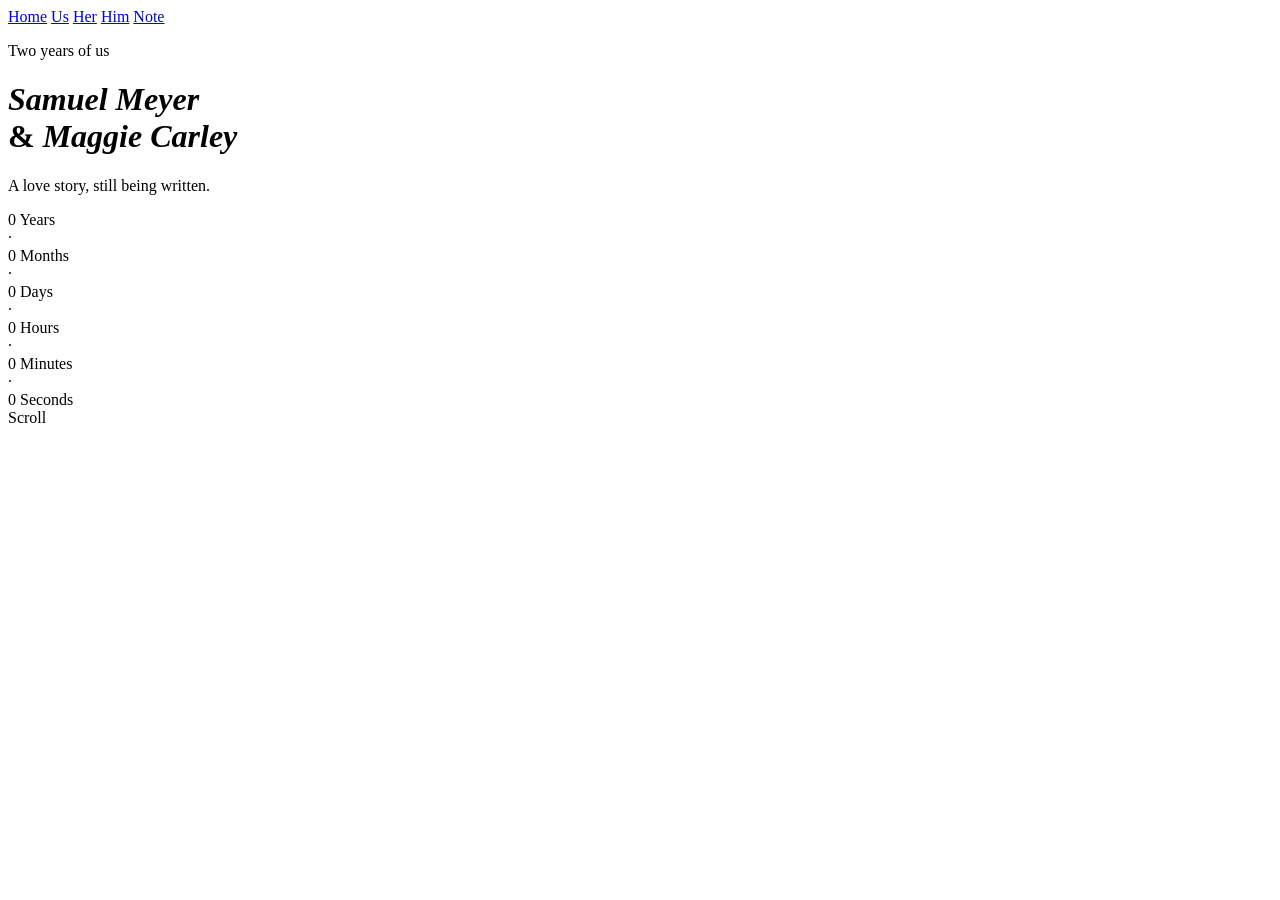
==== anniversary.html @ 01f5de32 "started the project" ====
<!DOCTYPE html>
<html lang="en">
    <head>
        <meta charset="UTF-8">
        <meta name="viewport" content="width=device-width, initial-scale=1.0">
        <title>Our Story</title>
        <link href="https://fonts.googleapis.com/css2?family=Cormorant+Garamond:ital,wght@0,300;0,400;0,600;1,300;1,400&family=Jost:wght@300;400;500&display=swap" rel="stylesheet">
        <link rel="stylesheet" href="anniversary.css">
    </head>
    <body>

        <nav>
            <a href="#home">Home</a>
            <a href="#us">Us</a>
            <a href="#her">Her</a>
            <a href="#him">Him</a>
            <a href="#note">Note</a>
        </nav>


        <div class="hero" id="home">
            <div class="petal" style="left:10%; animation-duration:8s;  animation-delay:0s;"></div>
            <div class="petal" style="left:25%; animation-duration:11s; animation-delay:2s;"></div>
            <div class="petal" style="left:55%; animation-duration:9s;  animation-delay:1s;"></div>
            <div class="petal" style="left:70%; animation-duration:13s; animation-delay:4s;"></div>
            <div class="petal" style="left:85%; animation-duration:10s; animation-delay:3s;"></div>
            <div class="petal" style="left:40%; animation-duration:7s;  animation-delay:5s;"></div>

            <p class="hero-eyebrow">Two years of us</p>
            <h1><em>Samuel Meyer</em><br>&amp; <em>Maggie Carley</em></h1>
            <p class="hero-subtitle">A love story, still being written.</p>

            <div class="timer-wrap">
                <div class="timer-unit">
                  <span class="timer-num" id="t-years">0</span>
                  <span class="timer-label">Years</span>
                </div>
                <span class="timer-sep">·</span>
                <div class="timer-unit">
                  <span class="timer-num" id="t-months">0</span>
                  <span class="timer-label">Months</span>
                </div>
                <span class="timer-sep">·</span>
                <div class="timer-unit">
                  <span class="timer-num" id="t-days">0</span>
                  <span class="timer-label">Days</span>
                </div>
                <span class="timer-sep">·</span>
                <div class="timer-unit">
                  <span class="timer-num" id="t-hours">0</span>
                  <span class="timer-label">Hours</span>
                </div>
                <span class="timer-sep">·</span>
                <div class="timer-unit">
                  <span class="timer-num" id="t-mins">0</span>
                  <span class="timer-label">Minutes</span>
                </div>
                <span class="timer-sep">·</span>
                <div class="timer-unit">
                  <span class="timer-num" id="t-secs">0</span>
                  <span class="timer-label">Seconds</span>
                </div>
              </div>
           
              <div class="scroll-hint">
                <span>Scroll</span>
                <div class="scroll-arrow"></div>
              </div>
            </div>

            <div class="section-divider"></div>

        </div>

        
    </body>
</html>
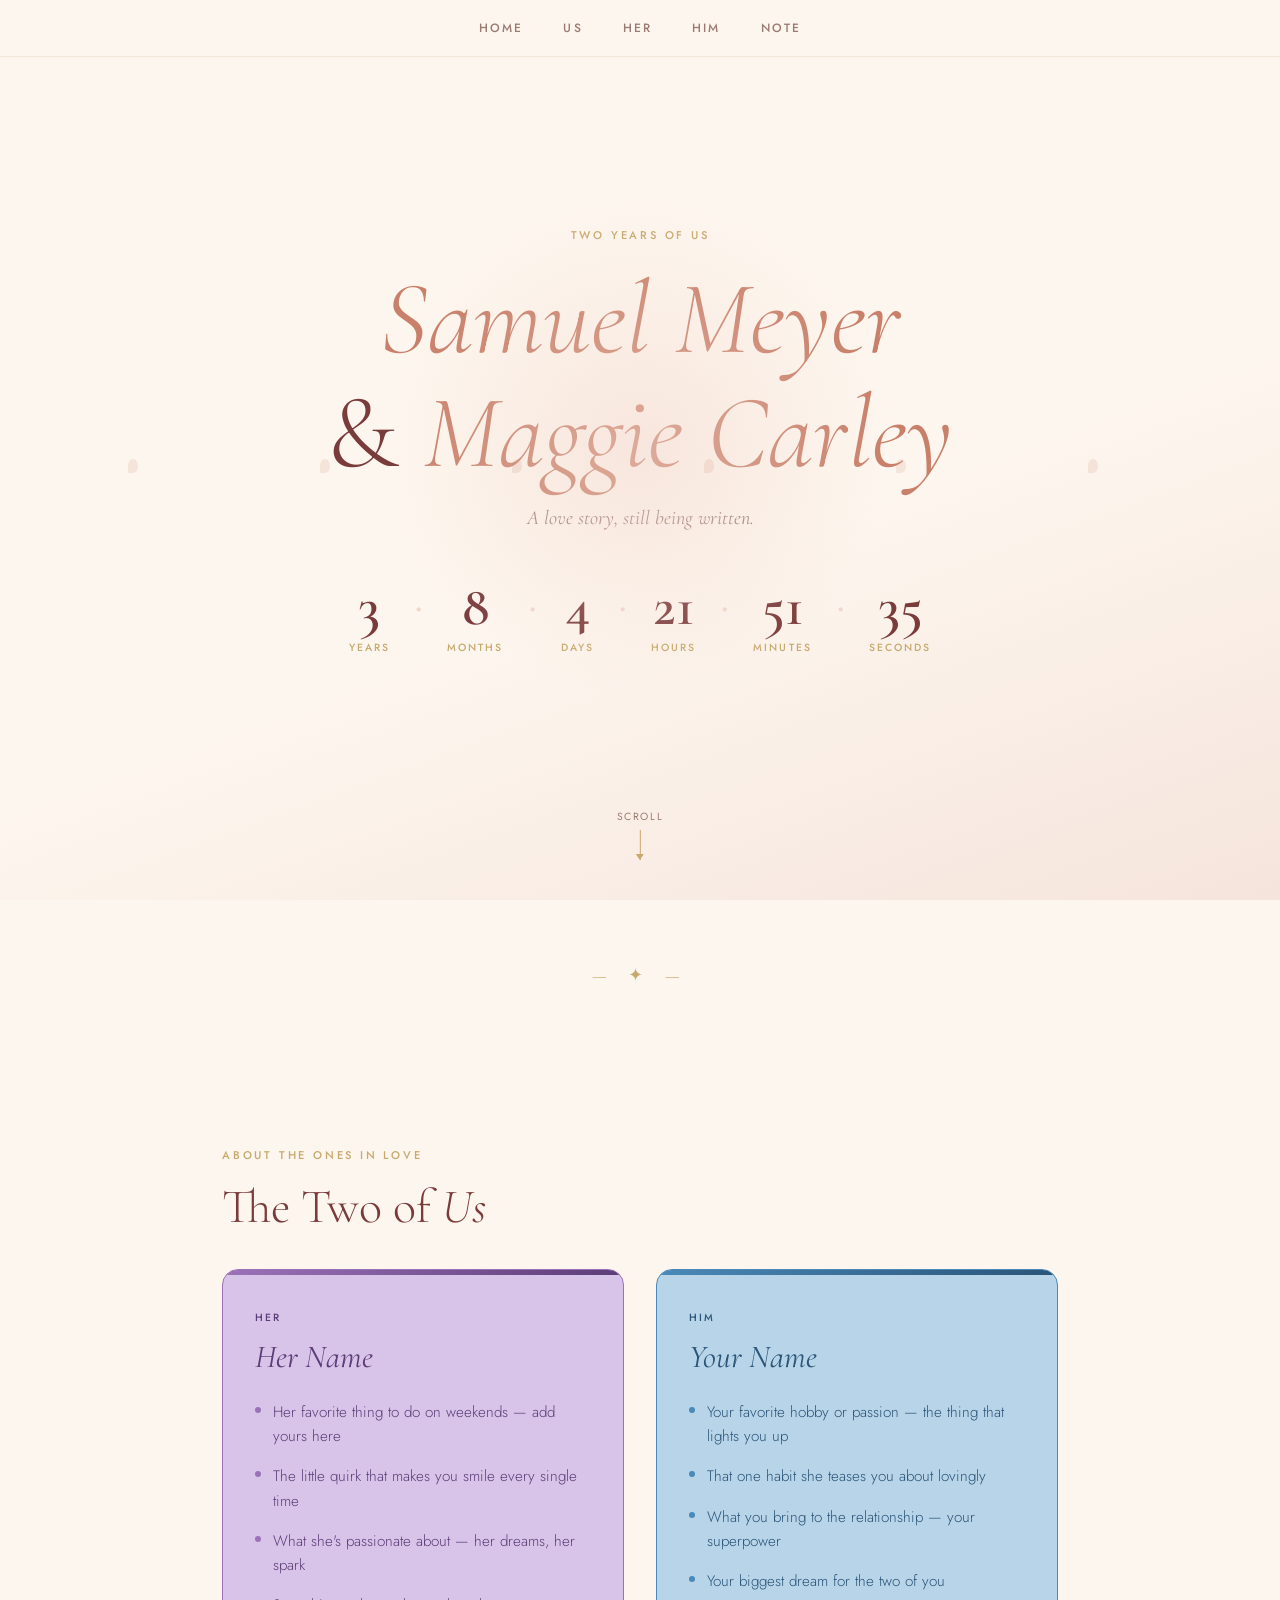
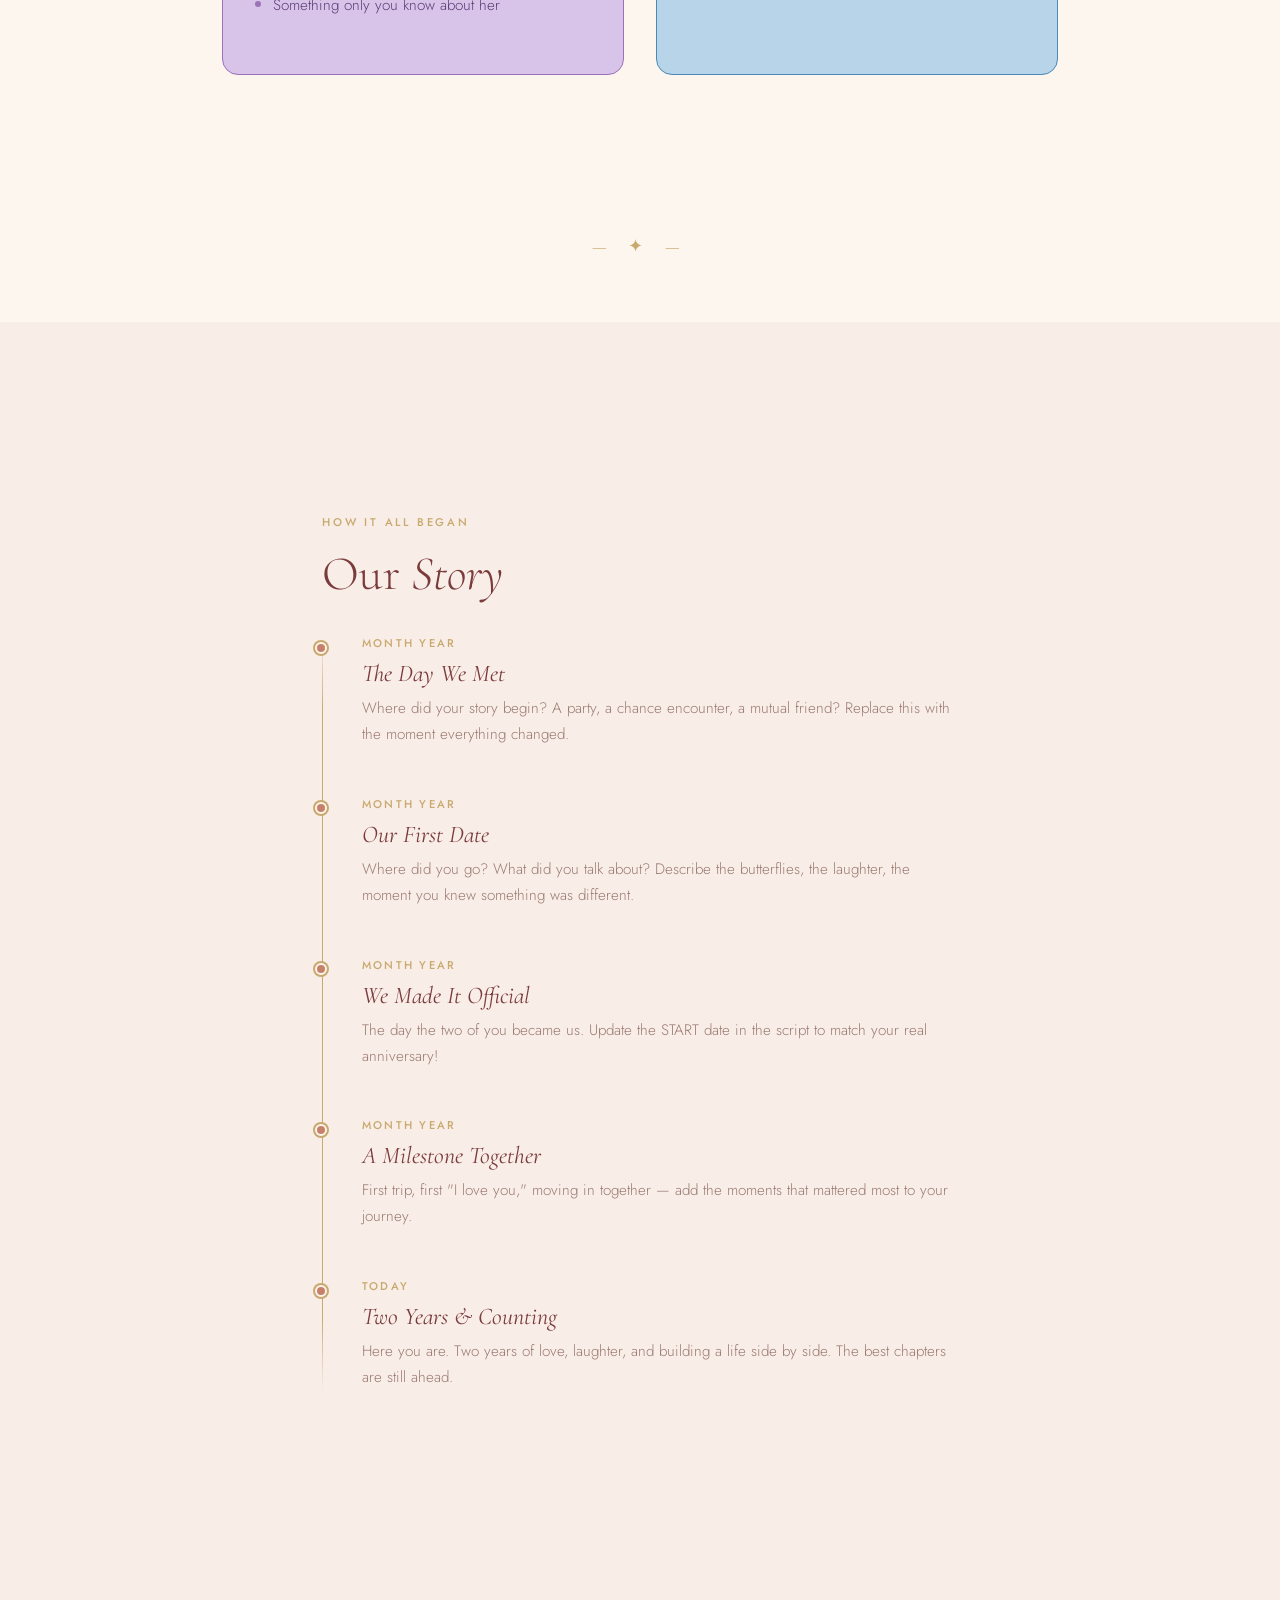
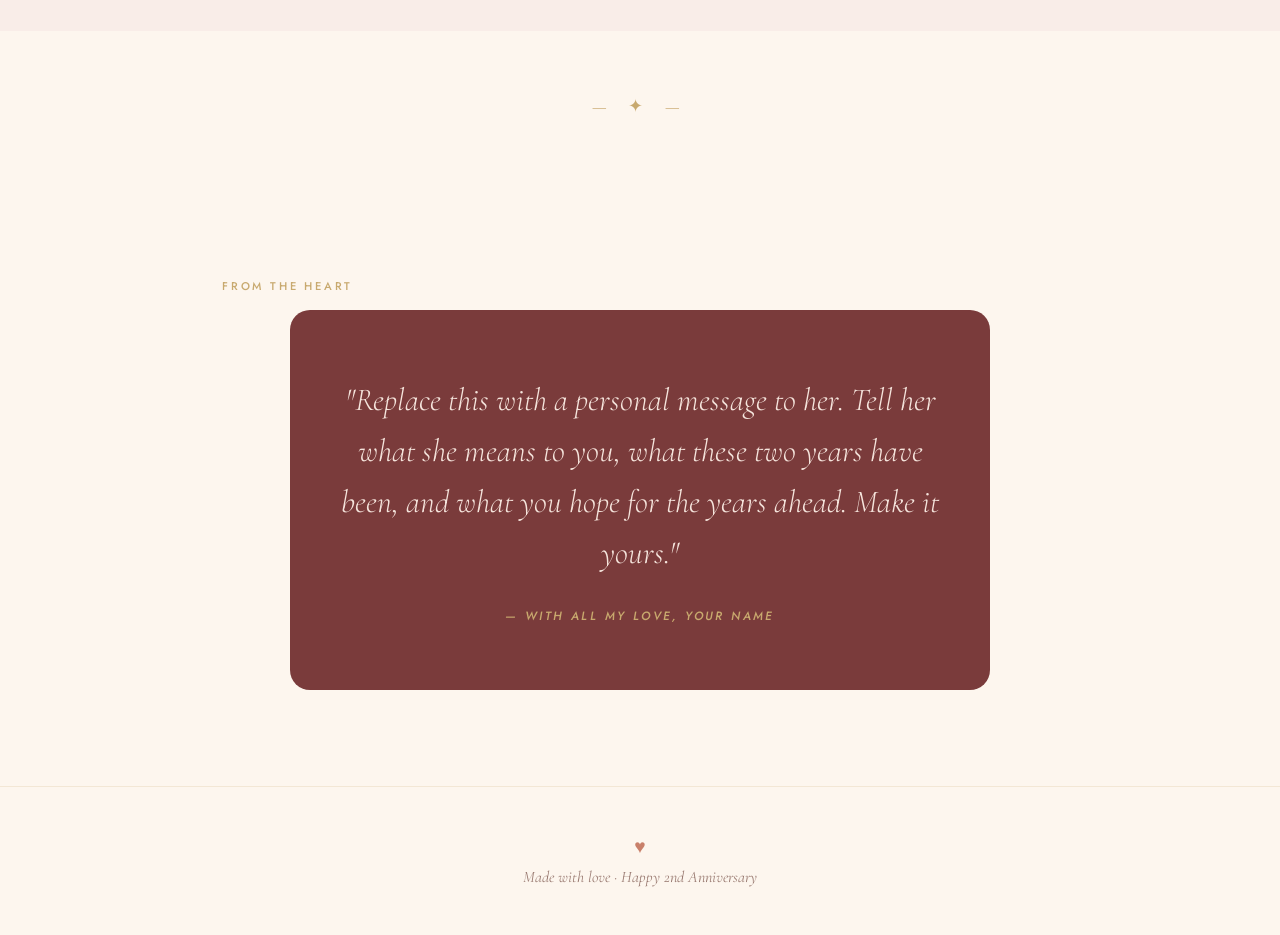
==== commit 2aa64c1e: "implemented now adding in details" ====
--- a/anniversary.html
+++ b/anniversary.html
@@ -72,6 +72,98 @@
 
         </div>
 
-        
+
+        <section id="about">
+            <p class="section-label">About the ones in love</p>
+            <h2 class="section-title">The Two of <em>Us</em></h2>
+            <div class="about-grid">
+ 
+            <div class="about-card hers">
+                <p class="card-tag">Her</p>
+                <p class="card-name">Her Name</p>
+                <div class="card-fact"><div class="fact-dot"></div><p>Her favorite thing to do on weekends — add yours here</p></div>
+                <div class="card-fact"><div class="fact-dot"></div><p>The little quirk that makes you smile every single time</p></div>
+                <div class="card-fact"><div class="fact-dot"></div><p>What she's passionate about — her dreams, her spark</p></div>
+                <div class="card-fact"><div class="fact-dot"></div><p>Something only you know about her</p></div>
+            </div>
+ 
+            <div class="about-card his">
+                <p class="card-tag">Him</p>
+                <p class="card-name">Your Name</p>
+                <div class="card-fact"><div class="fact-dot"></div><p>Your favorite hobby or passion — the thing that lights you up</p></div>
+                <div class="card-fact"><div class="fact-dot"></div><p>That one habit she teases you about lovingly</p></div>
+                <div class="card-fact"><div class="fact-dot"></div><p>What you bring to the relationship — your superpower</p></div>
+                <div class="card-fact"><div class="fact-dot"></div><p>Your biggest dream for the two of you</p></div>
+            </div>
+        </section>
+
+        <div class="section-divider"></div>
+
+
+        <div class="alt-bg" id="story">
+            <section style="max-width:700px;">
+              <p class="section-label">How it all began</p>
+              <h2 class="section-title">Our <em>Story</em></h2>
+         
+              <div class="timeline">
+         
+                <div class="timeline-item">
+                  <div class="timeline-dot"></div>
+                  <p class="timeline-date">Month Year</p>
+                  <h3 class="timeline-heading">The Day We Met</h3>
+                  <p class="timeline-body">Where did your story begin? A party, a chance encounter, a mutual friend? Replace this with the moment everything changed.</p>
+                </div>
+         
+                <div class="timeline-item">
+                  <div class="timeline-dot"></div>
+                  <p class="timeline-date">Month Year</p>
+                  <h3 class="timeline-heading">Our First Date</h3>
+                  <p class="timeline-body">Where did you go? What did you talk about? Describe the butterflies, the laughter, the moment you knew something was different.</p>
+                </div>
+         
+                <div class="timeline-item">
+                  <div class="timeline-dot"></div>
+                  <p class="timeline-date">Month Year</p>
+                  <h3 class="timeline-heading">We Made It Official</h3>
+                  <p class="timeline-body">The day the two of you became us. Update the START date in the script to match your real anniversary!</p>
+                </div>
+         
+                <div class="timeline-item">
+                  <div class="timeline-dot"></div>
+                  <p class="timeline-date">Month Year</p>
+                  <h3 class="timeline-heading">A Milestone Together</h3>
+                  <p class="timeline-body">First trip, first "I love you," moving in together — add the moments that mattered most to your journey.</p>
+                </div>
+         
+                <div class="timeline-item">
+                  <div class="timeline-dot"></div>
+                  <p class="timeline-date">Today</p>
+                  <h3 class="timeline-heading">Two Years &amp; Counting</h3>
+                  <p class="timeline-body">Here you are. Two years of love, laughter, and building a life side by side. The best chapters are still ahead.</p>
+                </div>
+         
+              </div>
+            </section>
+          </div>
+         
+          <div class="section-divider"></div>
+
+          <section id="note" class="love-note-section">
+            <p class="section-label center">From the heart</p>
+            <div class="love-note">
+              <blockquote>
+                "Replace this with a personal message to her. Tell her what she means to you, what these two years have been, and what you hope for the years ahead. Make it yours."
+              </blockquote>
+              <cite>— With all my love, Your Name</cite>
+            </div>
+          </section>
+         
+          <footer>
+            <p class="hearts">♥</p>
+            <p>Made with love · Happy 2nd Anniversary</p>
+          </footer>
+         
+          <script src="anniversary.js"></script>
+          
     </body>
 </html>
--- a/anniversary.css
+++ b/anniversary.css
@@ -0,0 +1,469 @@
+*, *::before, *::after { margin: 0; padding: 0; box-sizing: border-box; }
+
+:root {
+  --cream: #fdf6ee;
+  --blush: #f2d6cc;
+  --rose: #c9806a;
+  --burgundy: #7a3b3b;
+  --warm-brown: #3d2b1f;
+  --gold: #c8a96e;
+  --light-rose: #f9ede8;
+  --muted: #9a7b72;
+
+  /* =============================================
+     FAVORITE COLORS — change these to customize!
+     ============================================= */
+  --her-color-light: #d8c4e8;   /* Her favorite color (light tint) */
+  --her-color-mid:   #9b72b8;   /* Her favorite color (mid tone)   */
+  --her-color-dark:  #5c3d78;   /* Her favorite color (dark shade)  */
+
+  --his-color-light: #b8d4e8;   /* His favorite color (light tint) */
+  --his-color-mid:   #4a89b8;   /* His favorite color (mid tone)   */
+  --his-color-dark:  #2a5478;   /* His favorite color (dark shade)  */
+}
+
+html { scroll-behavior: smooth; }
+
+body {
+  font-family: 'Jost', sans-serif;
+  background: var(--cream);
+  color: var(--warm-brown);
+  overflow-x: hidden;
+}
+
+/* =============================================
+   NAV
+   ============================================= */
+nav {
+  position: fixed;
+  top: 0; left: 0; right: 0;
+  z-index: 100;
+  display: flex;
+  justify-content: center;
+  gap: 2.5rem;
+  padding: 1.2rem 2rem;
+  background: rgba(253,246,238,0.88);
+  backdrop-filter: blur(8px);
+  border-bottom: 1px solid rgba(200,169,110,0.2);
+}
+
+nav a {
+  font-family: 'Jost', sans-serif;
+  font-size: 0.75rem;
+  font-weight: 500;
+  letter-spacing: 0.18em;
+  text-transform: uppercase;
+  color: var(--muted);
+  text-decoration: none;
+  transition: color 0.3s;
+}
+
+nav a:hover { color: var(--rose); }
+
+/* =============================================
+   HERO
+   ============================================= */
+.hero {
+  min-height: 100vh;
+  display: flex;
+  flex-direction: column;
+  align-items: center;
+  justify-content: center;
+  text-align: center;
+  padding: 6rem 2rem 4rem;
+  position: relative;
+  background: linear-gradient(160deg, #fdf6ee 60%, #f5e4dc 100%);
+  overflow: hidden;
+}
+
+.hero::before {
+  content: '';
+  position: absolute;
+  width: 500px; height: 500px;
+  border-radius: 50%;
+  background: radial-gradient(circle, rgba(242,214,204,0.5) 0%, transparent 70%);
+  top: 50%; left: 50%;
+  transform: translate(-50%, -50%);
+  pointer-events: none;
+}
+
+.petal {
+  position: absolute;
+  width: 10px; height: 14px;
+  border-radius: 50% 50% 50% 0;
+  background: rgba(201,128,106,0.15);
+  pointer-events: none;
+  animation: fall linear infinite;
+}
+
+@keyframes fall {
+  0%   { transform: translateY(-60px) rotate(0deg);   opacity: 0.7; }
+  100% { transform: translateY(110vh) rotate(360deg); opacity: 0;   }
+}
+
+.hero-eyebrow {
+  font-family: 'Jost', sans-serif;
+  font-size: 0.7rem;
+  font-weight: 500;
+  letter-spacing: 0.25em;
+  text-transform: uppercase;
+  color: var(--gold);
+  margin-bottom: 1.2rem;
+}
+
+.hero h1 {
+  font-family: 'Cormorant Garamond', serif;
+  font-size: clamp(3.5rem, 9vw, 6.5rem);
+  font-weight: 300;
+  line-height: 1.1;
+  color: var(--burgundy);
+  margin-bottom: 1rem;
+}
+
+.hero h1 em {
+  font-style: italic;
+  font-weight: 300;
+  color: var(--rose);
+}
+
+.hero-subtitle {
+  font-family: 'Cormorant Garamond', serif;
+  font-size: 1.25rem;
+  font-weight: 400;
+  font-style: italic;
+  color: var(--muted);
+  margin-bottom: 3rem;
+}
+
+/* =============================================
+   TIMER
+   ============================================= */
+.timer-wrap {
+  display: flex;
+  gap: 1.5rem;
+  flex-wrap: wrap;
+  justify-content: center;
+  margin-bottom: 3rem;
+}
+
+.timer-unit { text-align: center; }
+
+.timer-num {
+  font-family: 'Cormorant Garamond', serif;
+  font-size: clamp(2.5rem, 5vw, 3.5rem);
+  font-weight: 600;
+  color: var(--burgundy);
+  display: block;
+  line-height: 1;
+}
+
+.timer-label {
+  font-size: 0.65rem;
+  font-weight: 500;
+  letter-spacing: 0.2em;
+  text-transform: uppercase;
+  color: var(--gold);
+  margin-top: 0.3rem;
+}
+
+.timer-sep {
+  font-family: 'Cormorant Garamond', serif;
+  font-size: 3rem;
+  color: var(--blush);
+  align-self: flex-start;
+  padding-top: 0.1rem;
+  line-height: 1;
+}
+
+/* =============================================
+   SCROLL HINT
+   ============================================= */
+.scroll-hint {
+  position: absolute;
+  bottom: 2.5rem;
+  left: 50%;
+  transform: translateX(-50%);
+  display: flex;
+  flex-direction: column;
+  align-items: center;
+  gap: 0.4rem;
+  color: var(--muted);
+  font-size: 0.65rem;
+  letter-spacing: 0.15em;
+  text-transform: uppercase;
+  animation: bounce 2s infinite;
+}
+
+.scroll-arrow {
+  width: 1px; height: 30px;
+  background: var(--gold);
+  position: relative;
+}
+
+.scroll-arrow::after {
+  content: '';
+  position: absolute;
+  bottom: 0; left: -4px;
+  border-left: 4px solid transparent;
+  border-right: 4px solid transparent;
+  border-top: 6px solid var(--gold);
+}
+
+@keyframes bounce {
+  0%, 100% { transform: translateX(-50%) translateY(0); }
+  50%       { transform: translateX(-50%) translateY(6px); }
+}
+
+/* =============================================
+   SECTIONS
+   ============================================= */
+section {
+  padding: 6rem 2rem;
+  max-width: 900px;
+  margin: 0 auto;
+}
+
+.section-divider {
+  text-align: center;
+  padding: 4rem 2rem;
+}
+
+.section-divider::before {
+  content: '— ✦ —';
+  font-family: 'Cormorant Garamond', serif;
+  color: var(--gold);
+  font-size: 1.1rem;
+  letter-spacing: 0.5em;
+}
+
+.section-label {
+  font-size: 0.7rem;
+  font-weight: 500;
+  letter-spacing: 0.25em;
+  text-transform: uppercase;
+  color: var(--gold);
+  margin-bottom: 1rem;
+}
+
+.section-title {
+  font-family: 'Cormorant Garamond', serif;
+  font-size: clamp(2rem, 5vw, 3rem);
+  font-weight: 300;
+  color: var(--burgundy);
+  margin-bottom: 2rem;
+  line-height: 1.2;
+}
+
+.section-title em { font-style: italic; }
+
+/* =============================================
+   ABOUT CARDS
+   ============================================= */
+.about-grid {
+  display: grid;
+  grid-template-columns: 1fr 1fr;
+  gap: 2rem;
+}
+
+@media (max-width: 640px) {
+  .about-grid { grid-template-columns: 1fr; }
+}
+
+.about-card {
+  background: #fff;
+  border-radius: 16px;
+  padding: 2.5rem 2rem;
+  position: relative;
+  overflow: hidden;
+}
+
+.about-card::before {
+  content: '';
+  position: absolute;
+  top: 0; left: 0; right: 0;
+  height: 5px;
+}
+
+/* Her card */
+.about-card.hers {
+  background: var(--her-color-light);
+  border: 1px solid var(--her-color-mid);
+}
+.about-card.hers::before  { background: linear-gradient(90deg, var(--her-color-mid), var(--her-color-dark)); }
+.about-card.hers .card-tag  { color: var(--her-color-dark); }
+.about-card.hers .card-name { color: var(--her-color-dark); }
+.about-card.hers .fact-dot  { background: var(--her-color-mid); }
+.about-card.hers .card-fact p { color: var(--her-color-dark); }
+
+/* His card */
+.about-card.his {
+  background: var(--his-color-light);
+  border: 1px solid var(--his-color-mid);
+}
+.about-card.his::before   { background: linear-gradient(90deg, var(--his-color-mid), var(--his-color-dark)); }
+.about-card.his .card-tag  { color: var(--his-color-dark); }
+.about-card.his .card-name { color: var(--his-color-dark); }
+.about-card.his .fact-dot  { background: var(--his-color-mid); }
+.about-card.his .card-fact p { color: var(--his-color-dark); }
+
+.card-tag {
+  font-size: 0.65rem;
+  font-weight: 500;
+  letter-spacing: 0.2em;
+  text-transform: uppercase;
+  margin-bottom: 0.75rem;
+}
+
+.card-name {
+  font-family: 'Cormorant Garamond', serif;
+  font-size: 2rem;
+  font-weight: 400;
+  font-style: italic;
+  margin-bottom: 1.5rem;
+}
+
+.card-fact {
+  display: flex;
+  align-items: flex-start;
+  gap: 0.75rem;
+  margin-bottom: 1rem;
+}
+
+.fact-dot {
+  width: 6px; height: 6px;
+  border-radius: 50%;
+  flex-shrink: 0;
+  margin-top: 0.45rem;
+}
+
+.card-fact p {
+  font-size: 0.95rem;
+  font-weight: 300;
+  line-height: 1.6;
+}
+
+/* =============================================
+   TIMELINE
+   ============================================= */
+.timeline {
+  position: relative;
+  padding-left: 2.5rem;
+}
+
+.timeline::before {
+  content: '';
+  position: absolute;
+  left: 0; top: 0; bottom: 0;
+  width: 1px;
+  background: linear-gradient(180deg, transparent, var(--gold) 10%, var(--gold) 90%, transparent);
+}
+
+.timeline-item {
+  position: relative;
+  margin-bottom: 3rem;
+  opacity: 0;
+  transform: translateX(-20px);
+  transition: opacity 0.6s ease, transform 0.6s ease;
+}
+
+.timeline-item.visible {
+  opacity: 1;
+  transform: translateX(0);
+}
+
+.timeline-dot {
+  position: absolute;
+  left: -2.95rem;
+  top: 0.4rem;
+  width: 12px; height: 12px;
+  border-radius: 50%;
+  background: var(--rose);
+  border: 2px solid var(--cream);
+  box-shadow: 0 0 0 2px var(--gold);
+}
+
+.timeline-date {
+  font-size: 0.7rem;
+  font-weight: 500;
+  letter-spacing: 0.2em;
+  text-transform: uppercase;
+  color: var(--gold);
+  margin-bottom: 0.5rem;
+}
+
+.timeline-heading {
+  font-family: 'Cormorant Garamond', serif;
+  font-size: 1.5rem;
+  font-style: italic;
+  font-weight: 400;
+  color: var(--burgundy);
+  margin-bottom: 0.5rem;
+}
+
+.timeline-body {
+  font-size: 0.95rem;
+  font-weight: 300;
+  color: var(--muted);
+  line-height: 1.7;
+}
+
+/* =============================================
+   LOVE NOTE
+   ============================================= */
+.love-note {
+  background: var(--burgundy);
+  color: var(--blush);
+  border-radius: 20px;
+  padding: 4rem 3rem;
+  text-align: center;
+  max-width: 700px;
+  margin: 0 auto;
+}
+
+.love-note blockquote {
+  font-family: 'Cormorant Garamond', serif;
+  font-size: clamp(1.4rem, 3vw, 2rem);
+  font-style: italic;
+  font-weight: 300;
+  line-height: 1.6;
+  color: #f5e4dc;
+  margin-bottom: 1.5rem;
+}
+
+.love-note cite {
+  font-size: 0.75rem;
+  font-weight: 500;
+  letter-spacing: 0.2em;
+  text-transform: uppercase;
+  color: var(--gold);
+}
+
+/* =============================================
+   FOOTER
+   ============================================= */
+footer {
+  text-align: center;
+  padding: 3rem 2rem;
+  border-top: 1px solid rgba(200,169,110,0.2);
+}
+
+footer p {
+  font-family: 'Cormorant Garamond', serif;
+  font-size: 1rem;
+  font-style: italic;
+  color: var(--muted);
+}
+
+footer .hearts {
+  font-size: 1.2rem;
+  color: var(--rose);
+  margin-bottom: 0.5rem;
+}
+
+/* =============================================
+   ALT BACKGROUND SECTION
+   ============================================= */
+.alt-bg {
+  background: var(--light-rose);
+  padding: 6rem 0;
+}
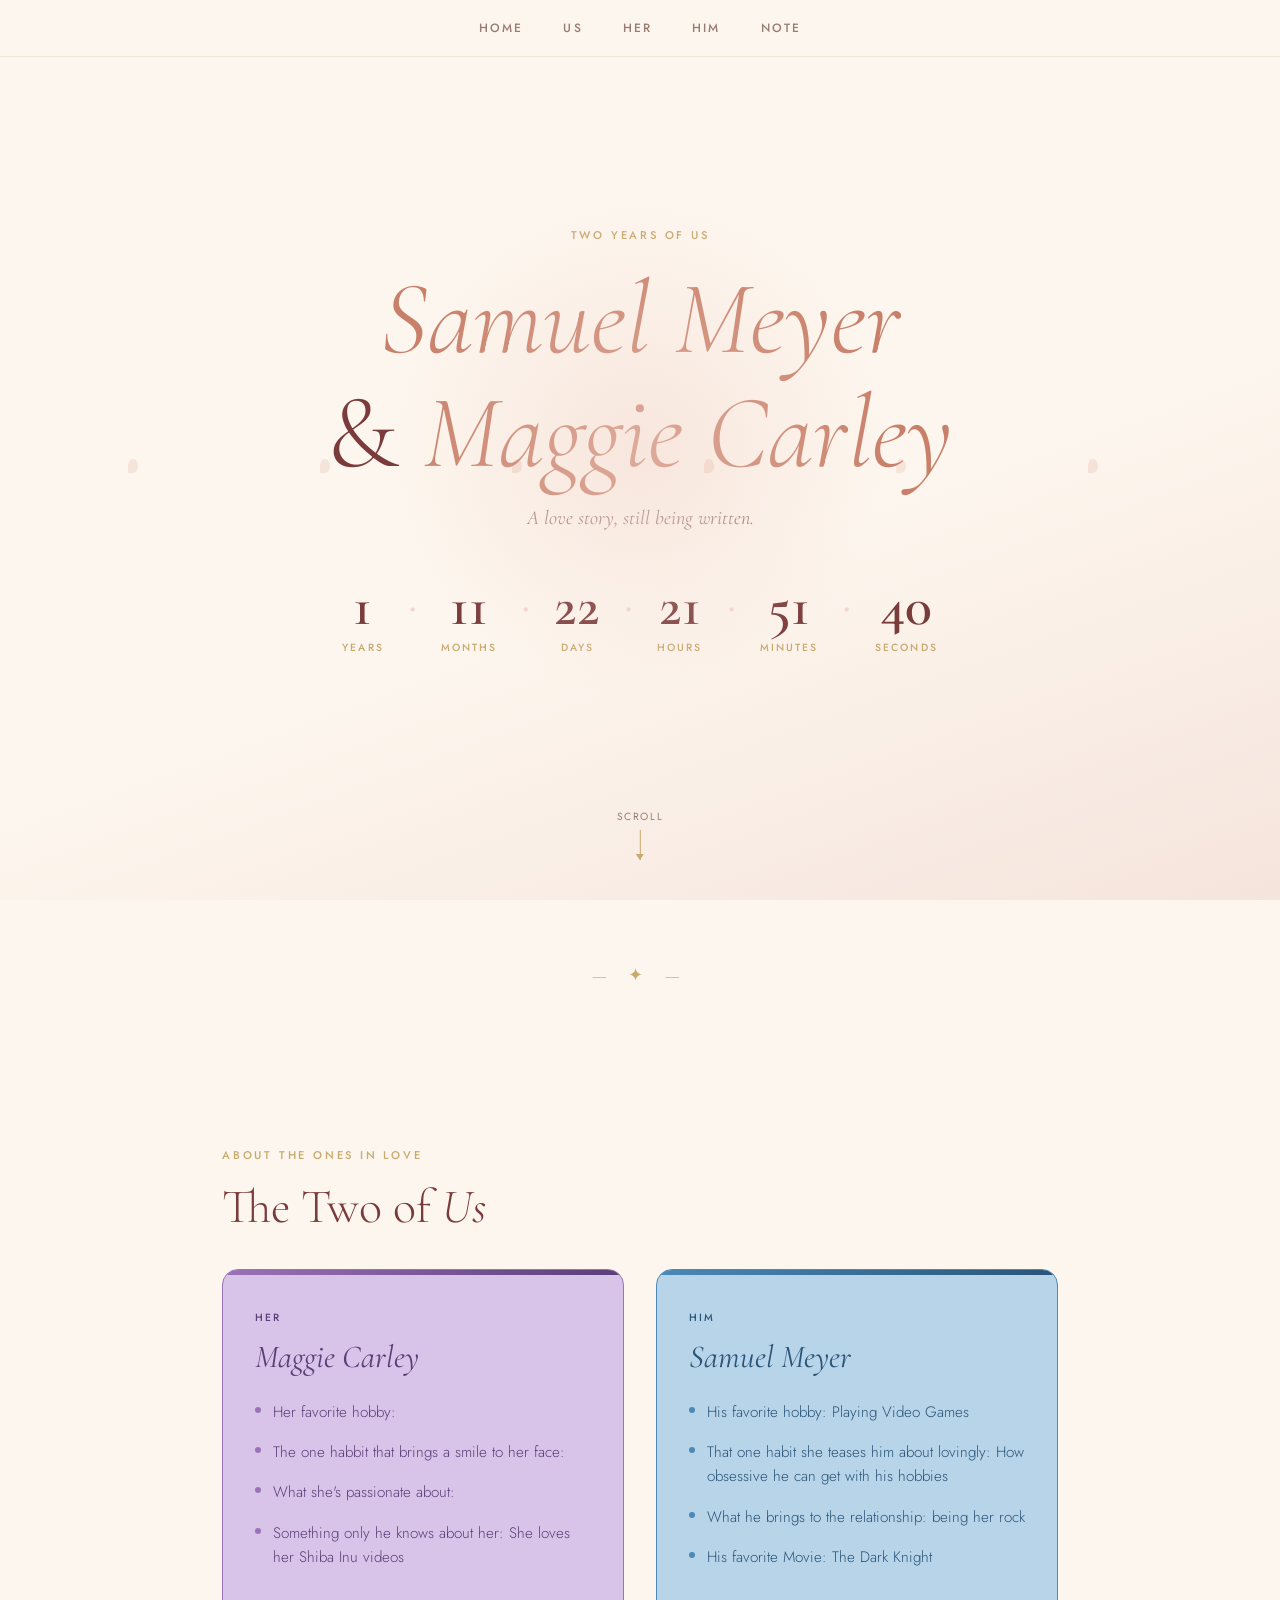
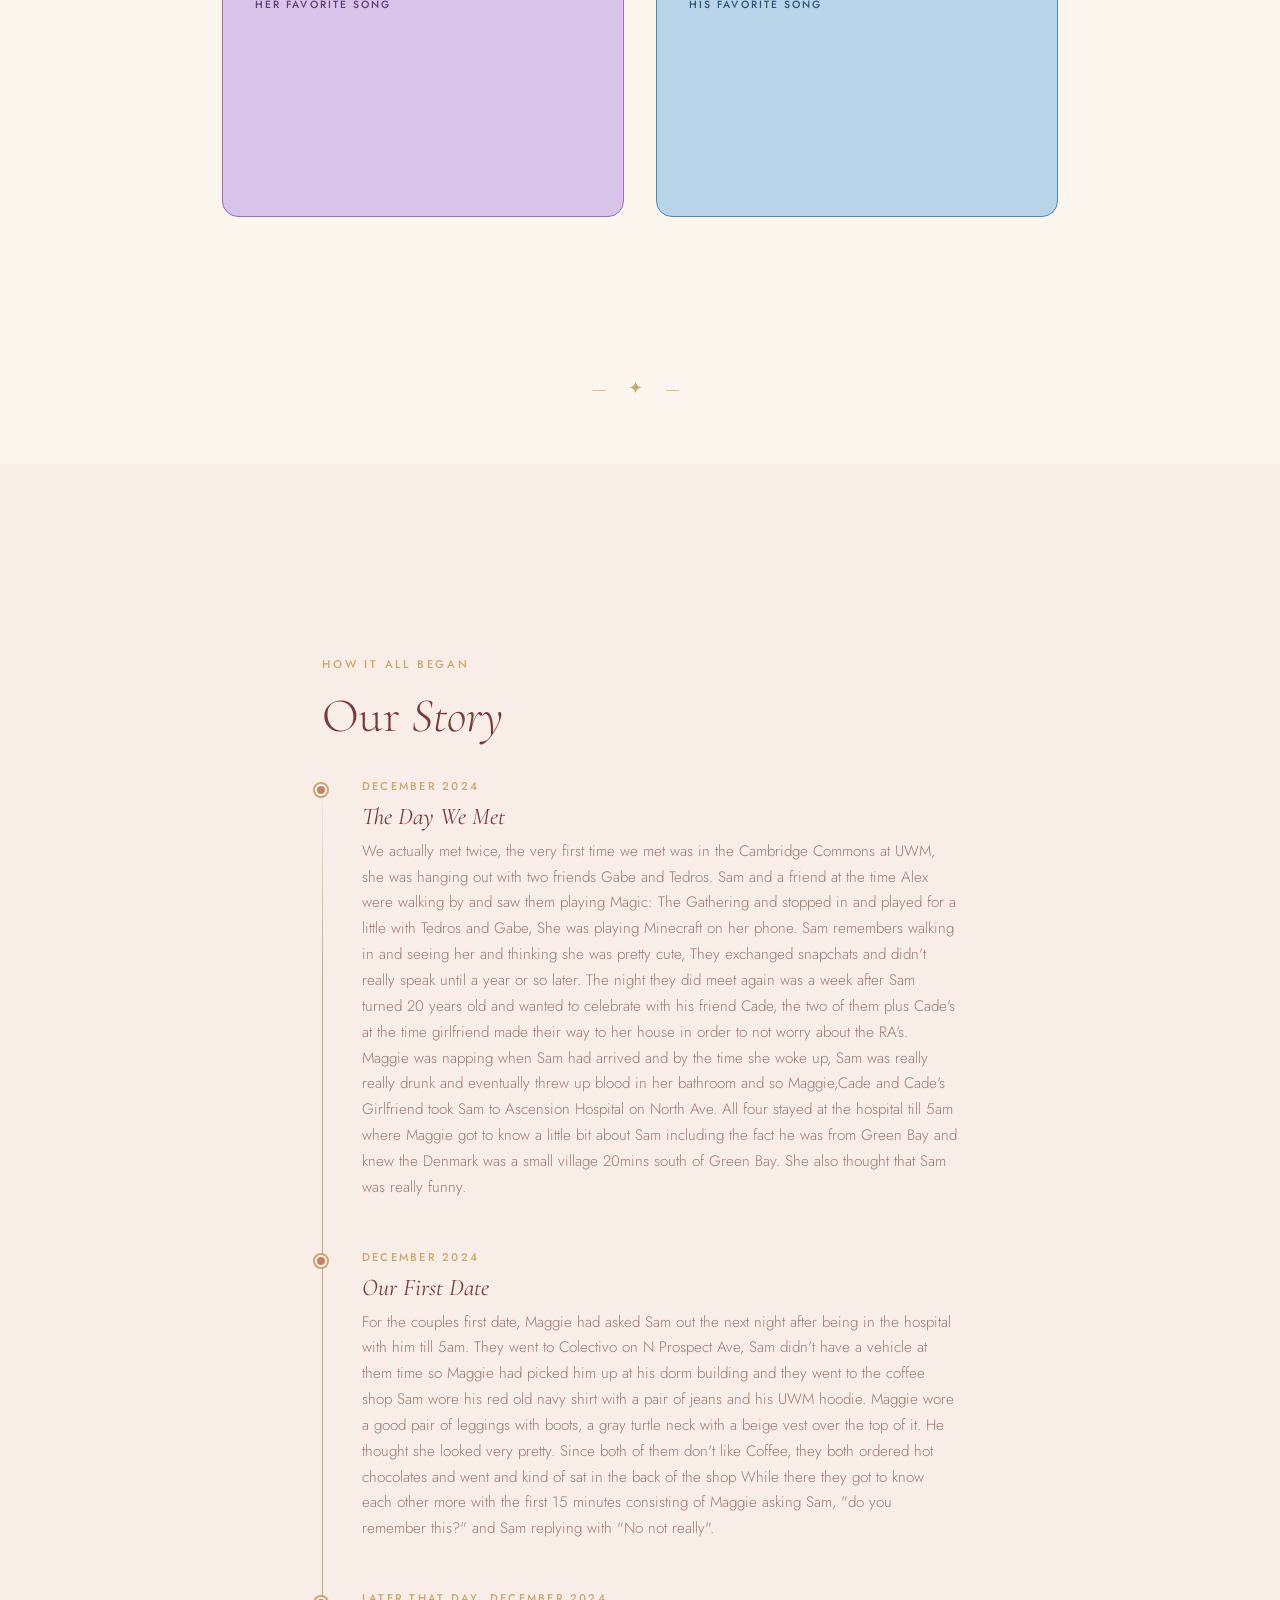
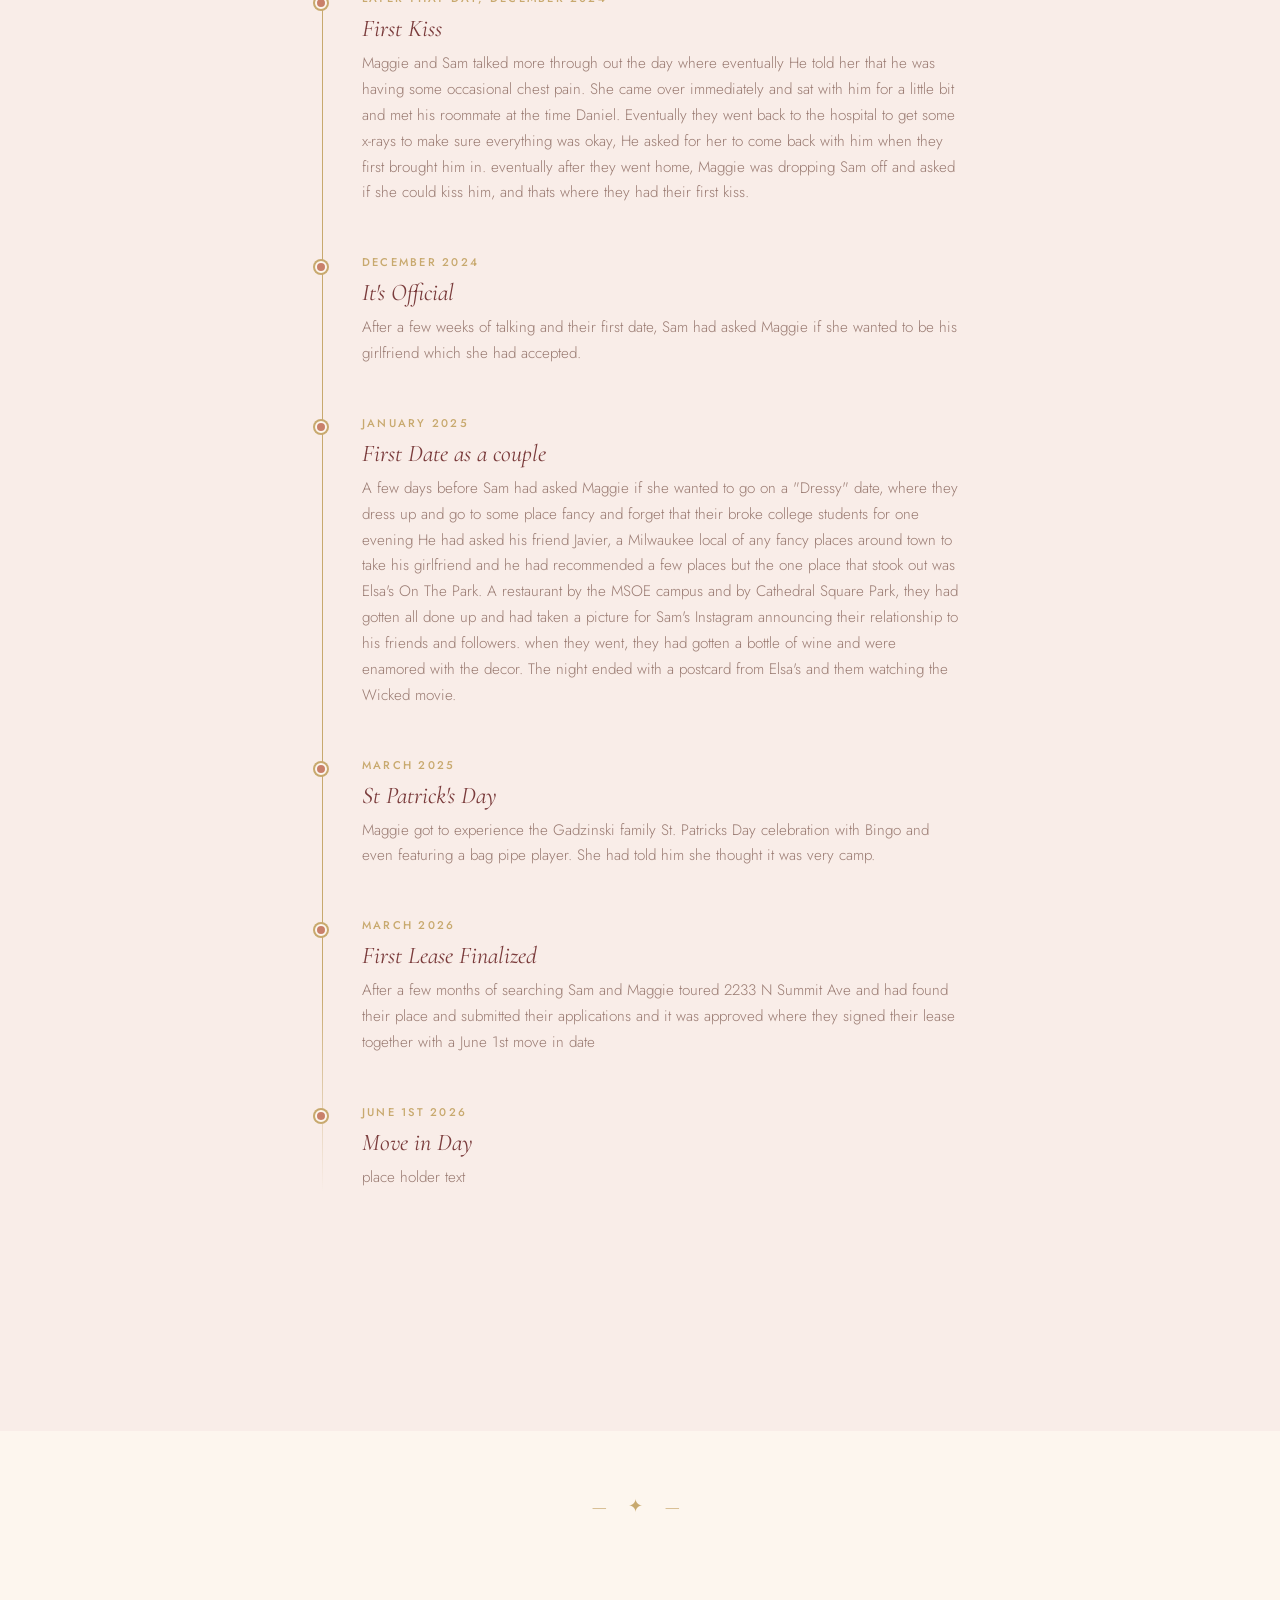
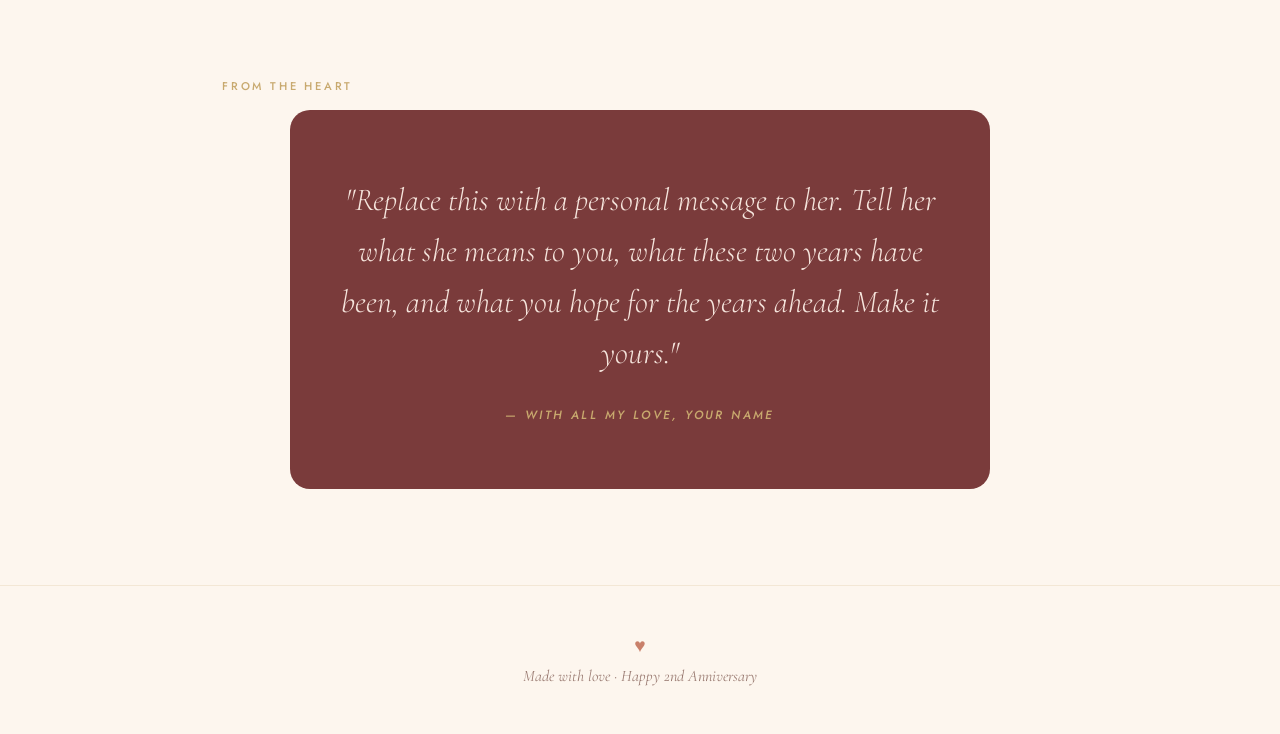
==== commit 26313801: "filled in more details" ====
--- a/anniversary.html
+++ b/anniversary.html
@@ -12,8 +12,8 @@
         <nav>
             <a href="#home">Home</a>
             <a href="#us">Us</a>
-            <a href="#her">Her</a>
-            <a href="#him">Him</a>
+            <a href="#hers">Her</a>
+            <a href="#his">Him</a>
             <a href="#note">Note</a>
         </nav>
 
@@ -78,29 +78,49 @@
             <h2 class="section-title">The Two of <em>Us</em></h2>
             <div class="about-grid">
  
-            <div class="about-card hers">
-                <p class="card-tag">Her</p>
-                <p class="card-name">Her Name</p>
-                <div class="card-fact"><div class="fact-dot"></div><p>Her favorite thing to do on weekends — add yours here</p></div>
-                <div class="card-fact"><div class="fact-dot"></div><p>The little quirk that makes you smile every single time</p></div>
-                <div class="card-fact"><div class="fact-dot"></div><p>What she's passionate about — her dreams, her spark</p></div>
-                <div class="card-fact"><div class="fact-dot"></div><p>Something only you know about her</p></div>
-            </div>
- 
-            <div class="about-card his">
-                <p class="card-tag">Him</p>
-                <p class="card-name">Your Name</p>
-                <div class="card-fact"><div class="fact-dot"></div><p>Your favorite hobby or passion — the thing that lights you up</p></div>
-                <div class="card-fact"><div class="fact-dot"></div><p>That one habit she teases you about lovingly</p></div>
-                <div class="card-fact"><div class="fact-dot"></div><p>What you bring to the relationship — your superpower</p></div>
-                <div class="card-fact"><div class="fact-dot"></div><p>Your biggest dream for the two of you</p></div>
-            </div>
+                <div class="about-card hers">
+                    <p class="card-tag">Her</p>
+                    <p class="card-name">Maggie Carley</p>
+                    <div class="card-fact"><div class="fact-dot"></div><p>Her favorite hobby: </p></div>
+                    <div class="card-fact"><div class="fact-dot"></div><p>The one habbit that brings a smile to her face:</p></div>
+                    <div class="card-fact"><div class="fact-dot"></div><p>What she's passionate about:</p></div>
+                    <div class="card-fact"><div class="fact-dot"></div><p>Something only he knows about her: She loves her Shiba Inu videos</p></div>
+                    <p class="song-label">Her Favorite Song</p>
+                    <div class="song-embed">
+                      <iframe
+                        allow="autoplay *; encrypted-media *; fullscreen *; clipboard-write"
+                        frameborder="0"
+                        height="152"
+                        sandbox="allow-forms allow-popups allow-same-origin allow-scripts allow-storage-access-by-user-activation allow-top-navigation-by-user-activation"
+                        src="https://embed.music.apple.com/us/album/the-funeral-single/1612126415?i=1612126415&theme=auto">
+                      </iframe>
+                    </div>
+                  </div>
+             
+                  <div class="about-card his">
+                    <p class="card-tag">Him</p>
+                    <p class="card-name">Samuel Meyer</p>
+                    <div class="card-fact"><div class="fact-dot"></div><p>His favorite hobby: Playing Video Games</p></div>
+                    <div class="card-fact"><div class="fact-dot"></div><p>That one habit she teases him about lovingly: How obsessive he can get with his hobbies</p></div>
+                    <div class="card-fact"><div class="fact-dot"></div><p>What he brings to the relationship: being her rock</p></div>
+                    <div class="card-fact"><div class="fact-dot"></div><p>His favorite Movie: The Dark Knight</p></div>
+                    <p class="song-label">His Favorite Song</p>
+                    <div class="song-embed">
+                      <iframe
+                        allow="autoplay *; encrypted-media *; fullscreen *; clipboard-write"
+                        frameborder="0"
+                        height="152"
+                        sandbox="allow-forms allow-popups allow-same-origin allow-scripts allow-storage-access-by-user-activation allow-top-navigation-by-user-activation"
+                        src="https://embed.music.apple.com/us/album/apple-pie/1440892377?i=1456177240&theme=auto">
+                      </iframe>
+                    </div>
+                  </div>
         </section>
 
         <div class="section-divider"></div>
 
 
-        <div class="alt-bg" id="story">
+        <div class="alt-bg" id="us">
             <section style="max-width:700px;">
               <p class="section-label">How it all began</p>
               <h2 class="section-title">Our <em>Story</em></h2>
@@ -109,38 +129,73 @@
          
                 <div class="timeline-item">
                   <div class="timeline-dot"></div>
-                  <p class="timeline-date">Month Year</p>
+                  <p class="timeline-date">December 2024</p>
                   <h3 class="timeline-heading">The Day We Met</h3>
-                  <p class="timeline-body">Where did your story begin? A party, a chance encounter, a mutual friend? Replace this with the moment everything changed.</p>
-                </div>
-         
-                <div class="timeline-item">
-                  <div class="timeline-dot"></div>
-                  <p class="timeline-date">Month Year</p>
+                  <p class="timeline-body">We actually met twice, the very first time we met was in the Cambridge Commons at UWM, she was hanging out with two friends Gabe and Tedros. Sam and a friend at the time Alex
+                    were walking by and saw them playing Magic: The Gathering and stopped in and played for a little with Tedros and Gabe, She was playing Minecraft on her phone. Sam remembers walking in and seeing her and thinking she was pretty cute,
+                    They exchanged snapchats and didn't really speak until a year or so later. The night they did meet again was a week after Sam turned 20 years old and wanted to celebrate with his friend Cade, the two of them plus Cade's at the time girlfriend
+                    made their way to her house in order to not worry about the RA's. Maggie was napping when Sam had arrived and by the time she woke up, Sam was really really drunk and eventually threw up blood in her bathroom and so Maggie,Cade and Cade's Girlfriend 
+                    took Sam to Ascension Hospital on North Ave. All four stayed at the hospital till 5am where Maggie got to know a little bit about Sam including the fact he was from Green Bay and knew the Denmark was a small village 20mins south of Green Bay. She also thought 
+                    that Sam was really funny.
+                  </p>
+                </div>
+         
+                <div class="timeline-item">
+                  <div class="timeline-dot"></div>
+                  <p class="timeline-date">December 2024</p>
                   <h3 class="timeline-heading">Our First Date</h3>
-                  <p class="timeline-body">Where did you go? What did you talk about? Describe the butterflies, the laughter, the moment you knew something was different.</p>
-                </div>
-         
-                <div class="timeline-item">
-                  <div class="timeline-dot"></div>
-                  <p class="timeline-date">Month Year</p>
-                  <h3 class="timeline-heading">We Made It Official</h3>
-                  <p class="timeline-body">The day the two of you became us. Update the START date in the script to match your real anniversary!</p>
-                </div>
-         
-                <div class="timeline-item">
-                  <div class="timeline-dot"></div>
-                  <p class="timeline-date">Month Year</p>
-                  <h3 class="timeline-heading">A Milestone Together</h3>
-                  <p class="timeline-body">First trip, first "I love you," moving in together — add the moments that mattered most to your journey.</p>
-                </div>
-         
-                <div class="timeline-item">
-                  <div class="timeline-dot"></div>
-                  <p class="timeline-date">Today</p>
-                  <h3 class="timeline-heading">Two Years &amp; Counting</h3>
-                  <p class="timeline-body">Here you are. Two years of love, laughter, and building a life side by side. The best chapters are still ahead.</p>
-                </div>
+                  <p class="timeline-body">For the couples first date, Maggie had asked Sam out the next night after being in the hospital with him till 5am. They went to Colectivo on N Prospect Ave, Sam didn't have a vehicle at them time so Maggie had picked him up at his dorm building and they went to the coffee shop
+                    Sam wore his red old navy shirt with a pair of jeans and his UWM hoodie. Maggie wore a good pair of leggings with boots, a gray turtle neck with a beige vest over the top of it. He thought she looked very pretty. Since both of them don't like Coffee, they both ordered hot chocolates and went and kind of sat in the back of the shop
+                    While there they got to know each other more with the first 15 minutes consisting of Maggie asking Sam, "do you remember this?" and Sam replying with "No not really". 
+                  </p>
+                </div>
+         
+                <div class="timeline-item">
+                  <div class="timeline-dot"></div>
+                  <p class="timeline-date">Later That Day, December 2024</p>
+                  <h3 class="timeline-heading">First Kiss</h3>
+                  <p class="timeline-body">Maggie and Sam talked more through out the day where eventually He told her that he was having some occasional chest pain. She came over immediately and sat with him for a little bit and met his roommate at the time Daniel. Eventually they went back to the hospital to get some x-rays to make sure everything was okay, He asked for her to come back with him when they first brought him in.
+                    eventually after they went home, Maggie was dropping Sam off and asked if she could kiss him, and thats where they had their first kiss.
+                  </p>
+                </div>
+         
+                <div class="timeline-item">
+                  <div class="timeline-dot"></div>
+                  <p class="timeline-date">December 2024</p>
+                  <h3 class="timeline-heading">It's Official</h3>
+                  <p class="timeline-body">After a few weeks of talking and their first date, Sam had asked Maggie if she wanted to be his girlfriend which she had accepted. </p>
+                </div>
+         
+                <div class="timeline-item">
+                  <div class="timeline-dot"></div>
+                  <p class="timeline-date">January 2025</p>
+                  <h3 class="timeline-heading">First Date as a couple </h3>
+                  <p class="timeline-body">A few days before Sam had asked Maggie if she wanted to go on a "Dressy" date, where they dress up and go to some place fancy and forget that their broke college students for one evening
+                    He had asked his friend Javier, a Milwaukee local of any fancy places around town to take his girlfriend and he had recommended a few places but the one place that stook out was Elsa's On The Park.  A restaurant by the MSOE campus and by Cathedral Square Park, they had gotten all done up and had taken a picture for Sam's Instagram announcing their relationship to his friends and followers.
+                    when they went, they had gotten a bottle of wine and were enamored with the decor. The night ended with a postcard from Elsa's and them watching the Wicked movie.
+                  </p>
+                </div>
+
+                <div class="timeline-item">
+                    <div class="timeline-dot"></div>
+                    <p class="timeline-date">March 2025</p>
+                    <h3 class="timeline-heading">St Patrick's Day</h3>
+                    <p class="timeline-body">Maggie got to experience the Gadzinski family St. Patricks Day celebration with Bingo and even featuring a bag pipe player. She had told him she thought it was very camp.</p>
+                </div>
+
+                <div class="timeline-item">
+                    <div class="timeline-dot"></div>
+                    <p class="timeline-date">March 2026</p>
+                    <h3 class="timeline-heading">First Lease Finalized</h3>
+                    <p class="timeline-body">After a few months of searching Sam and Maggie toured 2233 N Summit Ave and had found their place and submitted their applications and it was approved where they signed their lease together with a June 1st move in date</p>
+                </div>
+
+                <div class="timeline-item">
+                    <div class="timeline-dot"></div>
+                    <p class="timeline-date">June 1st 2026</p>
+                    <h3 class="timeline-heading">Move in Day </h3>
+                    <p class="timeline-body">place holder text</p>
+                  </div>
          
               </div>
             </section>
@@ -164,6 +219,6 @@
           </footer>
          
           <script src="anniversary.js"></script>
-          
+
     </body>
 </html>
--- a/anniversary.css
+++ b/anniversary.css
@@ -343,6 +343,34 @@
 }
 
 /* =============================================
+   FAVORITE SONG EMBED
+   ============================================= */
+.song-label {
+  font-size: 0.65rem;
+  font-weight: 500;
+  letter-spacing: 0.2em;
+  text-transform: uppercase;
+  margin-top: 1.75rem;
+  margin-bottom: 0.75rem;
+}
+
+.about-card.hers .song-label { color: var(--her-color-dark); }
+.about-card.his  .song-label { color: var(--his-color-dark); }
+
+.song-embed {
+  border-radius: 12px;
+  overflow: hidden;
+  width: 100%;
+}
+
+.song-embed iframe {
+  display: block;
+  width: 100%;
+  border: none;
+  border-radius: 12px;
+}
+
+/* =============================================
    TIMELINE
    ============================================= */
 .timeline {
